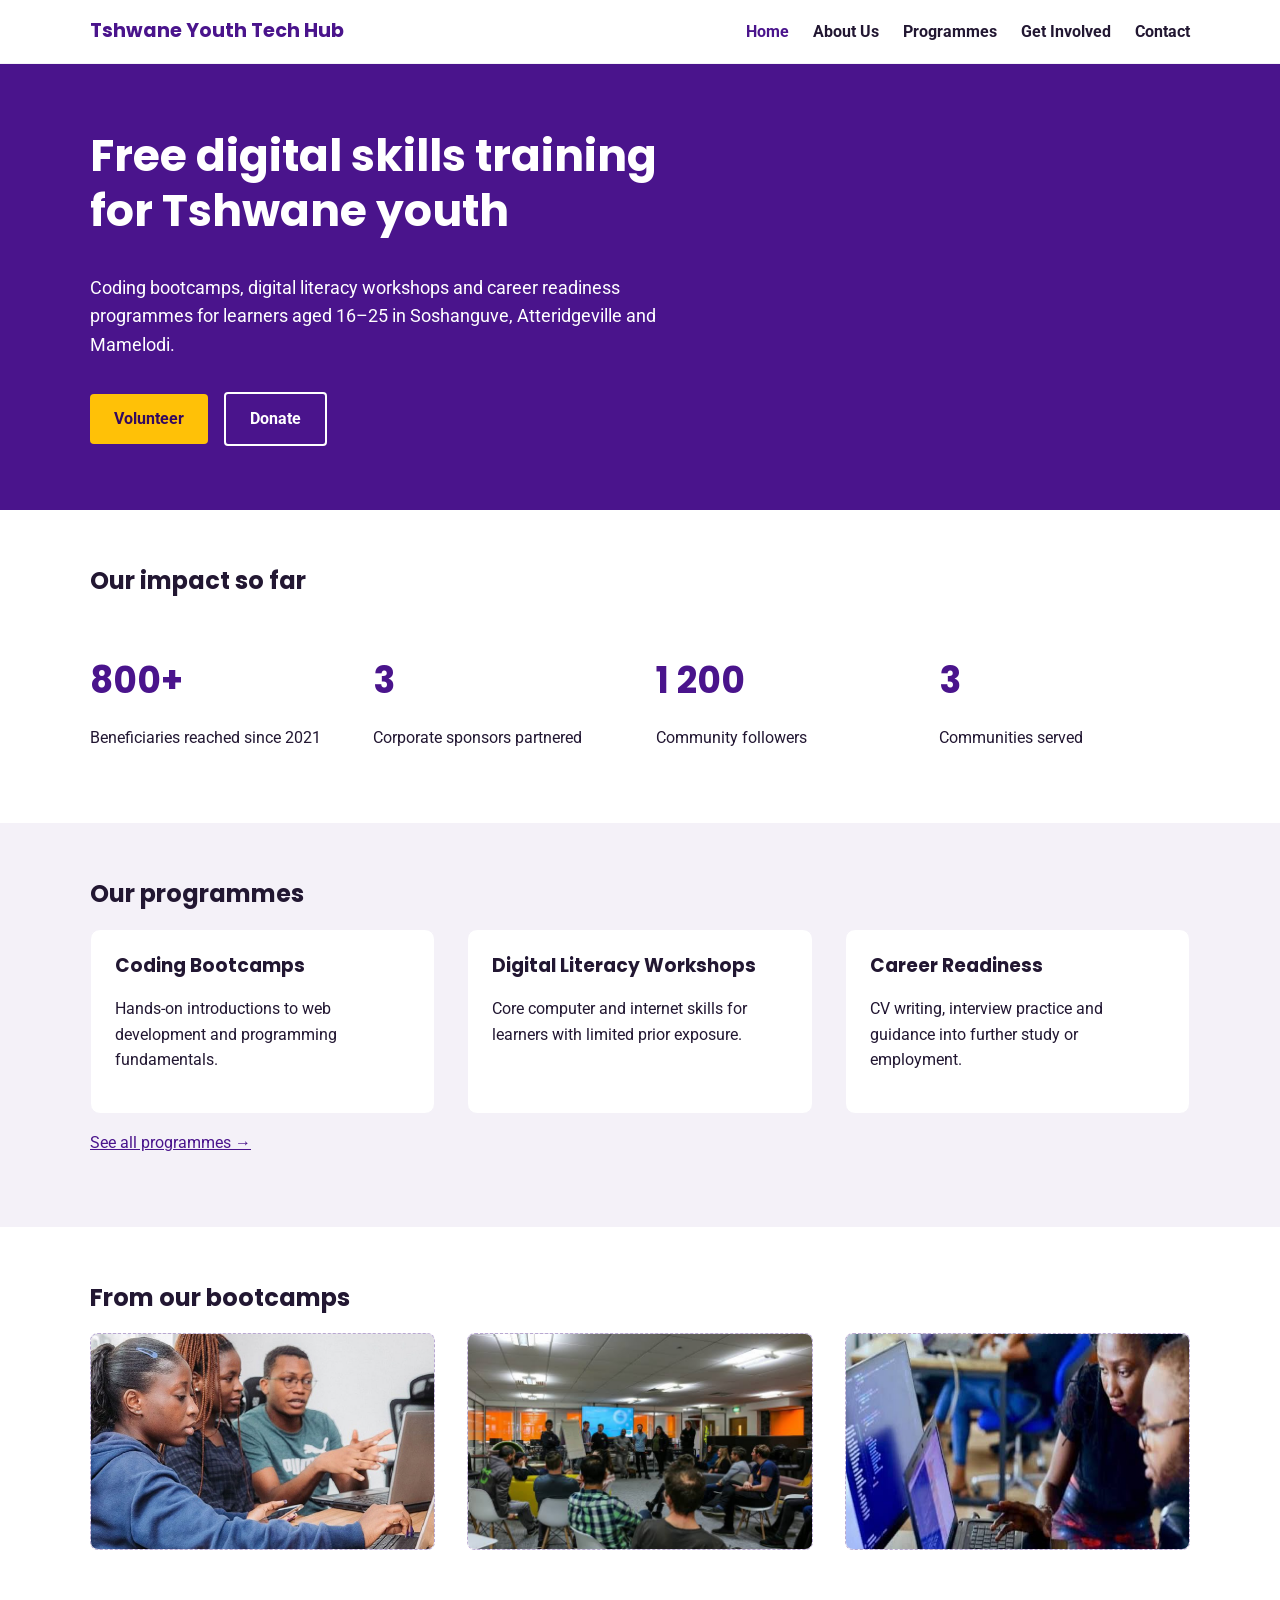
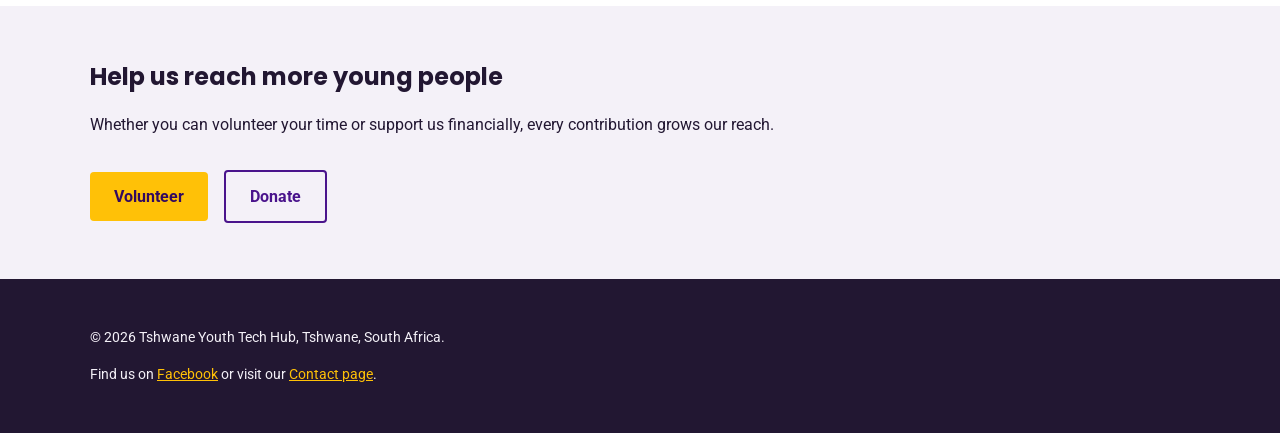
==== tshwane-youth-tech-hub/index.html @ c5796a88 "Adding both projects in this repo Adding both projects in this repo" ====
<!DOCTYPE html>
<html lang="en">
<head>
<meta charset="UTF-8">
<meta name="viewport" content="width=device-width, initial-scale=1.0">
<title>Tshwane Youth Tech Hub | Free Digital Skills for Tshwane Youth</title>
<meta name="description" content="Tshwane Youth Tech Hub runs free coding bootcamps and digital literacy workshops for youth aged 16-25 in Soshanguve, Atteridgeville and Mamelodi.">
<link rel="preconnect" href="https://fonts.googleapis.com">
<link name="stylesheet" rel="stylesheet" href="css/style.css">
<link href="https://fonts.googleapis.com/css2?family=Poppins:wght@700&family=Roboto:wght@400;500&display=swap" rel="stylesheet">
<link rel="stylesheet" href="css/style.css">
</head>
<body>

<header class="site-header">
  <div class="container">
    <a href="index.html" class="logo">Tshwane Youth Tech Hub</a>
    <nav class="main-nav" aria-label="Primary">
      <ul>
        <li><a href="index.html" aria-current="page">Home</a></li>
        <li><a href="about.html">About Us</a></li>
        <li><a href="services.html">Programmes</a></li>
        <li><a href="enquiry.html">Get Involved</a></li>
        <li><a href="contact.html">Contact</a></li>
      </ul>
    </nav>
  </div>
</header>

<main>
  <section class="hero">
    <div class="container">
      <h1>Free digital skills training for Tshwane youth</h1>
      <p>Coding bootcamps, digital literacy workshops and career readiness programmes for learners aged 16&ndash;25 in Soshanguve, Atteridgeville and Mamelodi.</p>
      <a href="enquiry.html" class="btn">Volunteer</a>
      <a href="enquiry.html" class="btn btn-outline">Donate</a>
    </div>
  </section>

  <section aria-labelledby="impact-heading">
    <div class="container">
      <h2 id="impact-heading">Our impact so far</h2>
      <div class="grid grid-4">
        <div>
          <p class="impact-number">800+</p>
          <p>Beneficiaries reached since 2021</p>
        </div>
        <div>
          <p class="impact-number">3</p>
          <p>Corporate sponsors partnered</p>
        </div>
        <div>
          <p class="impact-number">1 200</p>
          <p>Community followers</p>
        </div>
        <div>
          <p class="impact-number">3</p>
          <p>Communities served</p>
        </div>
      </div>
    </div>
  </section>

  <section class="alt" aria-labelledby="programmes-heading">
    <div class="container">
      <h2 id="programmes-heading">Our programmes</h2>
      <div class="grid grid-3">
        <div class="card">
          <h3>Coding Bootcamps</h3>
          <p>Hands-on introductions to web development and programming fundamentals.</p>
        </div>
        <div class="card">
          <h3>Digital Literacy Workshops</h3>
          <p>Core computer and internet skills for learners with limited prior exposure.</p>
        </div>
        <div class="card">
          <h3>Career Readiness</h3>
          <p>CV writing, interview practice and guidance into further study or employment.</p>
        </div>
      </div>
      <p><a href="services.html">See all programmes &rarr;</a></p>
    </div>
  </section>

  <section aria-labelledby="gallery-heading">
    <div class="container">
      <h2 id="gallery-heading">From our bootcamps</h2>
      <div class="grid grid-3">
        <img class="placeholder-img" role="img" aria-label="Bootcamp session photo placeholder" src="images/bootcam.jpeg" alt="Bootcamp session photo placeholder"/>
        <img class="placeholder-img" role="img" aria-label="Bootcamp session photo placeholder" src="images/bootcamp.jpeg" alt="Bootcamp session photo placeholder"/>
        <img class="placeholder-img" role="img" aria-label="Bootcamp session photo placeholder" style="height: 217px;" src="images/bootcamp 1.jpeg" alt="Bootcamp session photo placeholder"/>
      </div>
    </div>
  </section>

  <section class="alt" aria-labelledby="cta-heading">
    <div class="container">
      <h2 id="cta-heading">Help us reach more young people</h2>
      <p>Whether you can volunteer your time or support us financially, every contribution grows our reach.</p>
      <a href="enquiry.html" class="btn">Volunteer</a>
      <a href="enquiry.html" class="btn btn-outline" style="color:var(--purple);border-color:var(--purple);">Donate</a>
    </div>
  </section>
</main>

<footer class="site-footer">
  <div class="container">
    <p>&copy; 2026 Tshwane Youth Tech Hub, Tshwane, South Africa.</p>
    <p>Find us on <a href="#">Facebook</a> or visit our <a href="contact.html">Contact page</a>.</p>
  </div>
</footer>

</body>
</html>
---- tshwane-youth-tech-hub/css/style.css ----
/* Tshwane Youth Tech Hub — Part 1 base styles
   Full visual refinement scheduled for Part 2. This stylesheet
   only establishes structure, spacing and brand colour so the
   HTML skeleton is legible while it is being built out. */

:root {
  --purple: #4A148C;
  --purple-dark: #33095F;
  --amber: #FFC107;
  --white: #FFFFFF;
  --ink: #221732;
  --grey: #F4F1F8;
}

* { box-sizing: border-box; }

body {
  margin: 0;
  font-family: 'Roboto', Arial, sans-serif;
  color: var(--ink);
  background: var(--white);
  line-height: 1.6;
}

h1, h2, h3, h4 {
  font-family: 'Poppins', Arial, sans-serif;
  font-weight: 700;
  line-height: 1.25;
  margin-top: 0;
}

a { color: var(--purple); }

img { max-width: 100%; display: block; }

.container {
  width: min(1100px, 92%);
  margin-inline: auto;
}

/* Header / nav */
.site-header {
  background: var(--white);
  border-bottom: 1px solid var(--grey);
  position: sticky;
  top: 0;
  z-index: 10;
}

.site-header .container {
  display: flex;
  align-items: center;
  justify-content: space-between;
  padding-block: 1rem;
}

.logo {
  font-family: 'Poppins', Arial, sans-serif;
  font-weight: 700;
  font-size: 1.2rem;
  color: var(--purple);
  text-decoration: none;
}

.main-nav ul {
  list-style: none;
  display: flex;
  gap: 1.5rem;
  margin: 0;
  padding: 0;
}

.main-nav a {
  text-decoration: none;
  color: var(--ink);
  font-weight: 700;
}

.main-nav a[aria-current="page"],
.main-nav a:hover {
  color: var(--purple);
}

/* Hero */
.hero {
  background: var(--purple);
  color: var(--white);
  padding: 4rem 0;
}

.hero h1 {
  font-size: clamp(1.9rem, 4vw, 2.75rem);
  max-width: 22ch;
}

.hero p {
  max-width: 58ch;
  font-size: 1.1rem;
}

.btn {
  display: inline-block;
  background: var(--amber);
  color: var(--purple-dark);
  padding: 0.75rem 1.5rem;
  border-radius: 4px;
  text-decoration: none;
  font-weight: 700;
  margin-top: 1rem;
  margin-right: 0.75rem;
}

.btn:hover { filter: brightness(0.95); }

.btn-outline {
  background: transparent;
  border: 2px solid var(--white);
  color: var(--white);
}

/* Sections */
section {
  padding: 3.5rem 0;
}

section.alt {
  background: var(--grey);
}

.grid {
  display: grid;
  gap: 2rem;
}

.grid-3 { grid-template-columns: repeat(3, 1fr); }
.grid-2 { grid-template-columns: repeat(2, 1fr); }
.grid-4 { grid-template-columns: repeat(4, 1fr); }

.card {
  background: var(--white);
  border: 1px solid var(--grey);
  border-radius: 10px;
  padding: 1.5rem;
}

.impact-number {
  font-family: 'Poppins', Arial, sans-serif;
  font-weight: 700;
  font-size: 2.25rem;
  color: var(--purple);
  margin-bottom: 0.25rem;
}

.placeholder-img {
  background: repeating-linear-gradient(45deg, var(--grey), var(--grey) 10px, #e7e1f0 10px, #e7e1f0 20px);
  border: 1px dashed #b8a8d1;
  color: #6b5b8a;
  display: flex;
  align-items: center;
  justify-content: center;
  min-height: 200px;
  font-size: 0.9rem;
  border-radius: 8px;
}

/* Forms */
form {
  display: grid;
  gap: 1rem;
  max-width: 560px;
}

label {
  font-weight: 700;
  display: block;
  margin-bottom: 0.25rem;
}

input, select, textarea {
  width: 100%;
  padding: 0.65rem;
  border: 1px solid #ccc;
  border-radius: 4px;
  font-family: inherit;
  font-size: 1rem;
}

/* Footer */
.site-footer {
  background: var(--ink);
  color: var(--grey);
  padding: 2rem 0;
  font-size: 0.9rem;
}

.site-footer a { color: var(--amber); }

@media (max-width: 700px) {
  .site-header .container { flex-direction: column; gap: 0.75rem; }
  .main-nav ul { gap: 1rem; flex-wrap: wrap; justify-content: center; }
  .grid-3, .grid-2, .grid-4 { grid-template-columns: 1fr; }
}
---- tshwane-youth-tech-hub/css/style.css ----
/* Tshwane Youth Tech Hub — Part 1 base styles
   Full visual refinement scheduled for Part 2. This stylesheet
   only establishes structure, spacing and brand colour so the
   HTML skeleton is legible while it is being built out. */

:root {
  --purple: #4A148C;
  --purple-dark: #33095F;
  --amber: #FFC107;
  --white: #FFFFFF;
  --ink: #221732;
  --grey: #F4F1F8;
}

* { box-sizing: border-box; }

body {
  margin: 0;
  font-family: 'Roboto', Arial, sans-serif;
  color: var(--ink);
  background: var(--white);
  line-height: 1.6;
}

h1, h2, h3, h4 {
  font-family: 'Poppins', Arial, sans-serif;
  font-weight: 700;
  line-height: 1.25;
  margin-top: 0;
}

a { color: var(--purple); }

img { max-width: 100%; display: block; }

.container {
  width: min(1100px, 92%);
  margin-inline: auto;
}

/* Header / nav */
.site-header {
  background: var(--white);
  border-bottom: 1px solid var(--grey);
  position: sticky;
  top: 0;
  z-index: 10;
}

.site-header .container {
  display: flex;
  align-items: center;
  justify-content: space-between;
  padding-block: 1rem;
}

.logo {
  font-family: 'Poppins', Arial, sans-serif;
  font-weight: 700;
  font-size: 1.2rem;
  color: var(--purple);
  text-decoration: none;
}

.main-nav ul {
  list-style: none;
  display: flex;
  gap: 1.5rem;
  margin: 0;
  padding: 0;
}

.main-nav a {
  text-decoration: none;
  color: var(--ink);
  font-weight: 700;
}

.main-nav a[aria-current="page"],
.main-nav a:hover {
  color: var(--purple);
}

/* Hero */
.hero {
  background: var(--purple);
  color: var(--white);
  padding: 4rem 0;
}

.hero h1 {
  font-size: clamp(1.9rem, 4vw, 2.75rem);
  max-width: 22ch;
}

.hero p {
  max-width: 58ch;
  font-size: 1.1rem;
}

.btn {
  display: inline-block;
  background: var(--amber);
  color: var(--purple-dark);
  padding: 0.75rem 1.5rem;
  border-radius: 4px;
  text-decoration: none;
  font-weight: 700;
  margin-top: 1rem;
  margin-right: 0.75rem;
}

.btn:hover { filter: brightness(0.95); }

.btn-outline {
  background: transparent;
  border: 2px solid var(--white);
  color: var(--white);
}

/* Sections */
section {
  padding: 3.5rem 0;
}

section.alt {
  background: var(--grey);
}

.grid {
  display: grid;
  gap: 2rem;
}

.grid-3 { grid-template-columns: repeat(3, 1fr); }
.grid-2 { grid-template-columns: repeat(2, 1fr); }
.grid-4 { grid-template-columns: repeat(4, 1fr); }

.card {
  background: var(--white);
  border: 1px solid var(--grey);
  border-radius: 10px;
  padding: 1.5rem;
}

.impact-number {
  font-family: 'Poppins', Arial, sans-serif;
  font-weight: 700;
  font-size: 2.25rem;
  color: var(--purple);
  margin-bottom: 0.25rem;
}

.placeholder-img {
  background: repeating-linear-gradient(45deg, var(--grey), var(--grey) 10px, #e7e1f0 10px, #e7e1f0 20px);
  border: 1px dashed #b8a8d1;
  color: #6b5b8a;
  display: flex;
  align-items: center;
  justify-content: center;
  min-height: 200px;
  font-size: 0.9rem;
  border-radius: 8px;
}

/* Forms */
form {
  display: grid;
  gap: 1rem;
  max-width: 560px;
}

label {
  font-weight: 700;
  display: block;
  margin-bottom: 0.25rem;
}

input, select, textarea {
  width: 100%;
  padding: 0.65rem;
  border: 1px solid #ccc;
  border-radius: 4px;
  font-family: inherit;
  font-size: 1rem;
}

/* Footer */
.site-footer {
  background: var(--ink);
  color: var(--grey);
  padding: 2rem 0;
  font-size: 0.9rem;
}

.site-footer a { color: var(--amber); }

@media (max-width: 700px) {
  .site-header .container { flex-direction: column; gap: 0.75rem; }
  .main-nav ul { gap: 1rem; flex-wrap: wrap; justify-content: center; }
  .grid-3, .grid-2, .grid-4 { grid-template-columns: 1fr; }
}
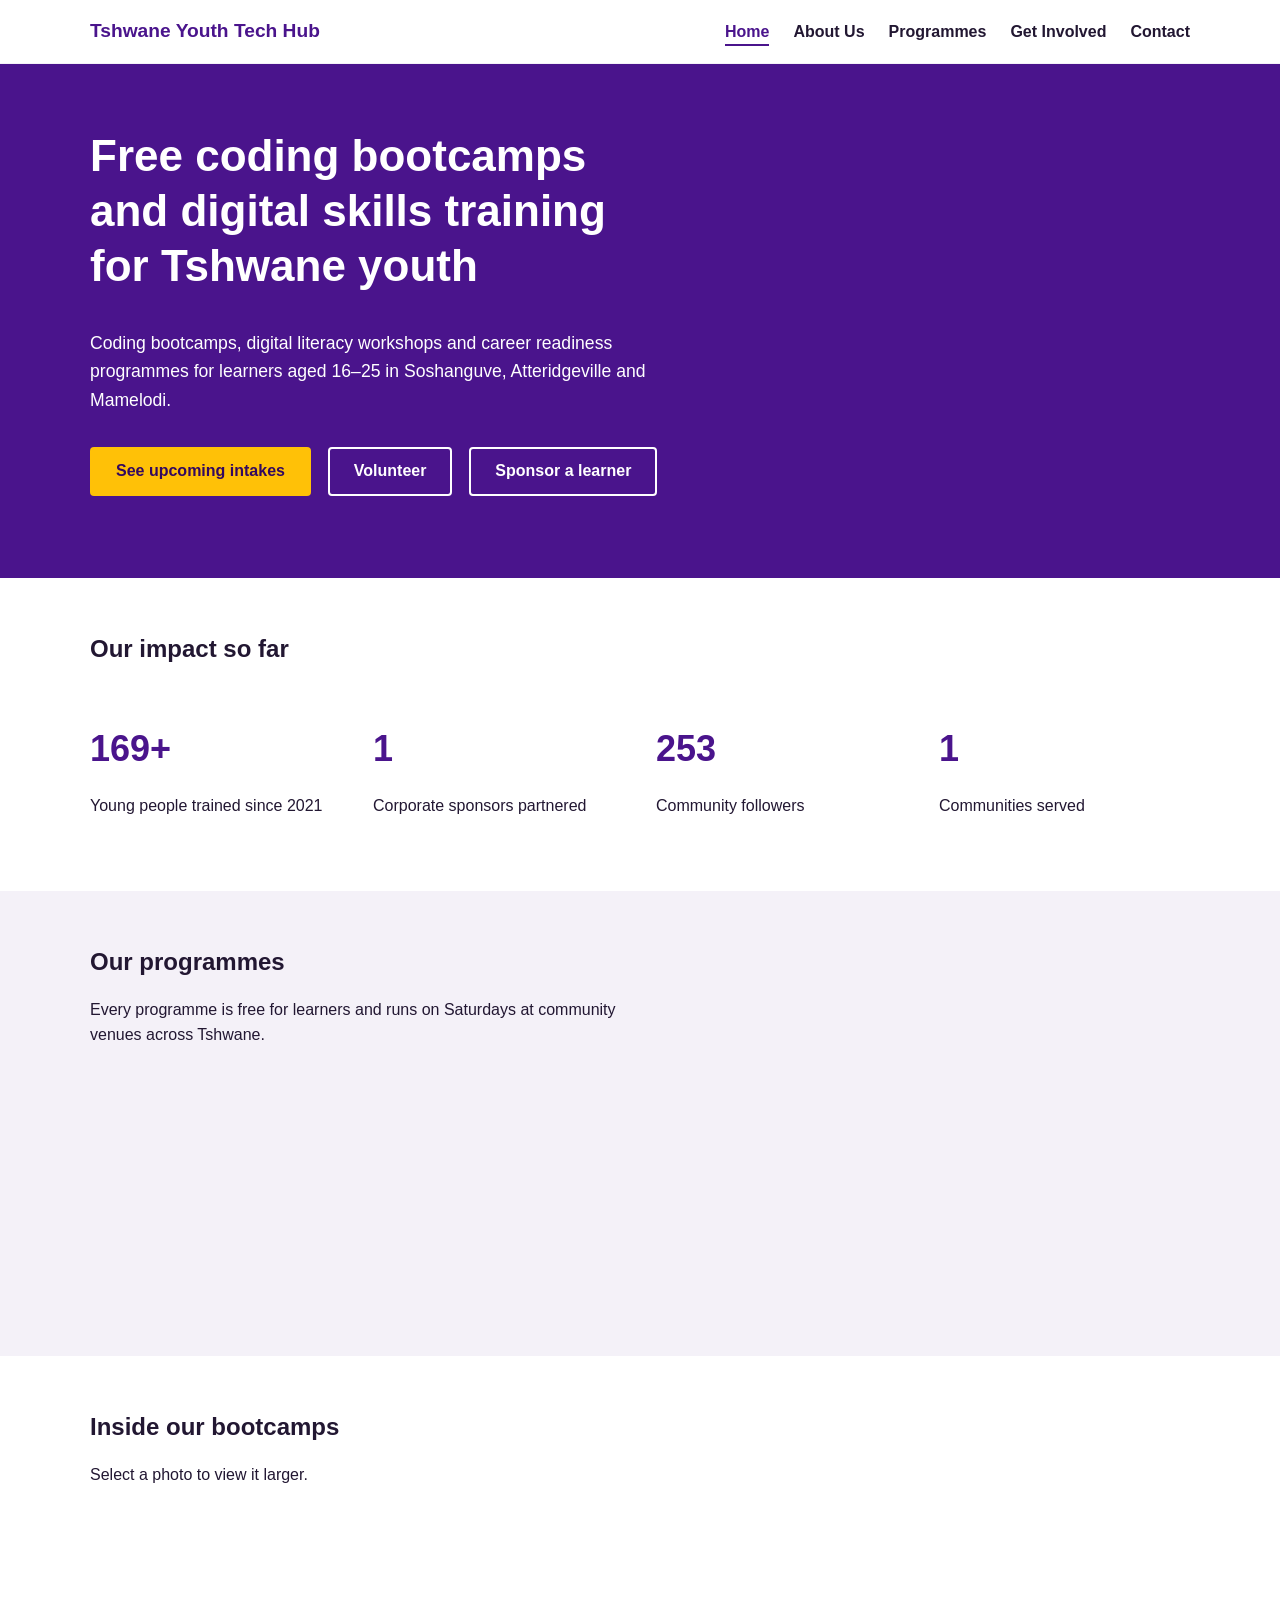
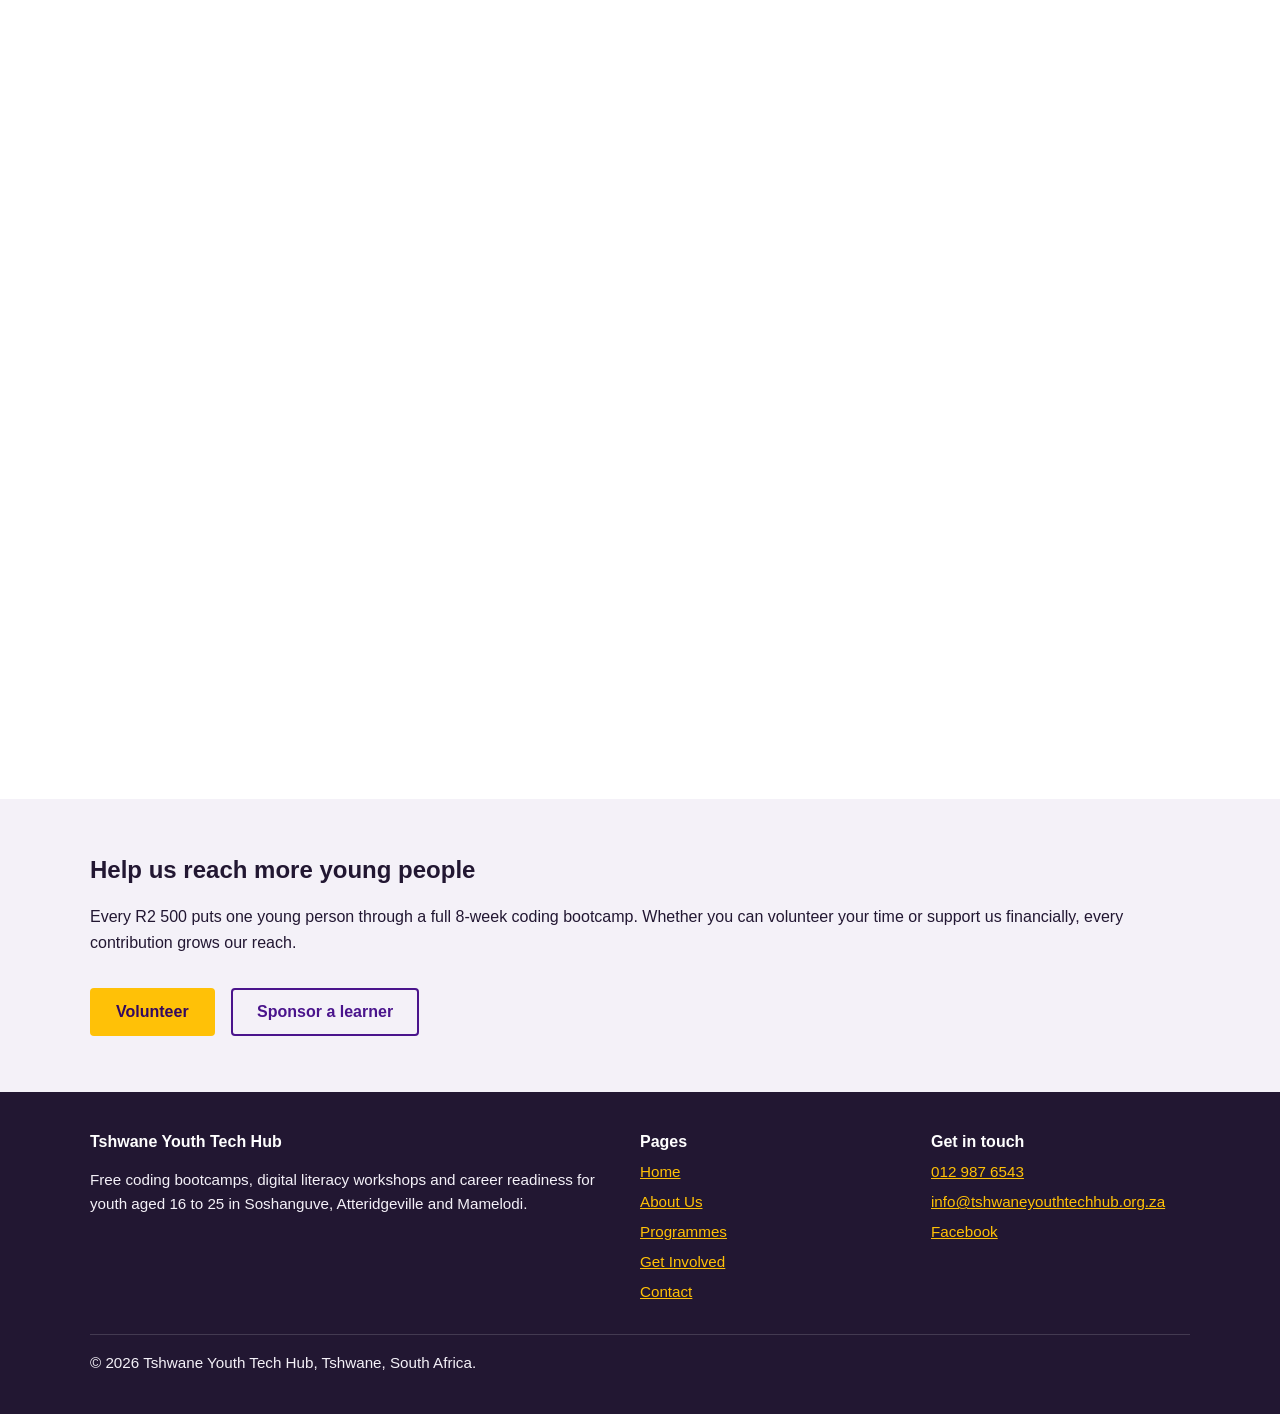
==== commit 139f3b62: "Updating part 1 to part 3" ====
--- a/tshwane-youth-tech-hub/index.html
+++ b/tshwane-youth-tech-hub/index.html
@@ -1,21 +1,71 @@
 <!DOCTYPE html>
-<html lang="en">
+<html lang="en-ZA">
 <head>
 <meta charset="UTF-8">
 <meta name="viewport" content="width=device-width, initial-scale=1.0">
-<title>Tshwane Youth Tech Hub | Free Digital Skills for Tshwane Youth</title>
-<meta name="description" content="Tshwane Youth Tech Hub runs free coding bootcamps and digital literacy workshops for youth aged 16-25 in Soshanguve, Atteridgeville and Mamelodi.">
+<meta http-equiv="Content-Security-Policy" content="default-src 'self'; script-src 'self' https://unpkg.com; style-src 'self' https://fonts.googleapis.com https://unpkg.com; font-src 'self' https://fonts.gstatic.com; img-src 'self' data: https://tile.openstreetmap.org https://unpkg.com; connect-src 'self'; form-action 'self' mailto:; base-uri 'self'; object-src 'none'">
+<meta name="referrer" content="strict-origin-when-cross-origin">
+<title>Free Coding Bootcamps for Tshwane Youth | Tshwane Youth Tech Hub</title>
+<meta name="description" content="Free coding bootcamps, digital literacy workshops and career readiness for youth aged 16 to 25 in Soshanguve, Atteridgeville and Mamelodi, Tshwane.">
+<meta name="keywords" content="free coding bootcamp Tshwane, digital skills training Soshanguve, learn to code Atteridgeville, youth tech programmes Pretoria, digital literacy Mamelodi, volunteer coding tutor Pretoria">
+<meta name="robots" content="index, follow">
+<link rel="canonical" href="https://tshwane-youth-tech-hub.netlify.app/">
+<meta property="og:type" content="website">
+<meta property="og:site_name" content="Tshwane Youth Tech Hub">
+<meta property="og:title" content="Free Coding Bootcamps for Tshwane Youth | Tshwane Youth Tech Hub">
+<meta property="og:description" content="Free coding bootcamps, digital literacy workshops and career readiness for youth aged 16 to 25 in Soshanguve, Atteridgeville and Mamelodi, Tshwane.">
+<meta property="og:url" content="https://tshwane-youth-tech-hub.netlify.app/">
+<meta property="og:image" content="https://tshwane-youth-tech-hub.netlify.app/images/youth-learners-collaborating-on-laptops.jpg">
+<meta property="og:locale" content="en_ZA">
+<meta name="twitter:card" content="summary_large_image">
+<meta name="theme-color" content="#4A148C">
+<link rel="icon" href="images/favicon.svg" type="image/svg+xml">
 <link rel="preconnect" href="https://fonts.googleapis.com">
-<link name="stylesheet" rel="stylesheet" href="css/style.css">
-<link href="https://fonts.googleapis.com/css2?family=Poppins:wght@700&family=Roboto:wght@400;500&display=swap" rel="stylesheet">
+<link rel="preconnect" href="https://fonts.gstatic.com" crossorigin>
+<link rel="stylesheet" href="https://fonts.googleapis.com/css2?family=Poppins:wght@700&family=Roboto:wght@400;500;700&display=swap">
 <link rel="stylesheet" href="css/style.css">
-</head>
-<body>
+<script src="js/main.js" defer></script>
+<script type="application/ld+json">
+{
+  "@context": "https://schema.org",
+  "@type": "NGO",
+  "name": "Tshwane Youth Tech Hub",
+  "url": "https://tshwane-youth-tech-hub.netlify.app/",
+  "logo": "https://tshwane-youth-tech-hub.netlify.app/images/favicon.svg",
+  "image": "https://tshwane-youth-tech-hub.netlify.app/images/youth-learners-collaborating-on-laptops.jpg",
+  "description": "Free coding bootcamps, digital literacy workshops and career readiness programmes for youth aged 16 to 25 in Tshwane.",
+  "foundingDate": "2021",
+  "email": "info@tshwaneyouthtechhub.org.za",
+  "telephone": "+27-12-987-6543",
+  "address": {
+    "@type": "PostalAddress",
+    "addressLocality": "Tshwane",
+    "addressRegion": "Gauteng",
+    "addressCountry": "ZA"
+  },
+  "areaServed": [
+    "Soshanguve",
+    "Atteridgeville",
+    "Mamelodi",
+    "Tshwane"
+  ],
+  "sameAs": [
+    "https://www.facebook.com/TshwaneYouthTechHub"
+  ]
+}
+</script>
+</head><body>
+<a class="skip-link" href="#main">Skip to main content</a>
 
 <header class="site-header">
   <div class="container">
     <a href="index.html" class="logo">Tshwane Youth Tech Hub</a>
-    <nav class="main-nav" aria-label="Primary">
+    <button class="nav-toggle" type="button" aria-expanded="false" aria-controls="primary-nav" aria-label="Open menu">
+      <span class="nav-toggle-bar"></span>
+      <span class="nav-toggle-bar"></span>
+      <span class="nav-toggle-bar"></span>
+    </button>
+    <nav class="main-nav" id="primary-nav" aria-label="Primary">
       <ul>
         <li><a href="index.html" aria-current="page">Home</a></li>
         <li><a href="about.html">About Us</a></li>
@@ -27,13 +77,16 @@
   </div>
 </header>
 
-<main>
+<main id="main">
   <section class="hero">
     <div class="container">
-      <h1>Free digital skills training for Tshwane youth</h1>
+      <h1>Free coding bootcamps and digital skills training for Tshwane youth</h1>
       <p>Coding bootcamps, digital literacy workshops and career readiness programmes for learners aged 16&ndash;25 in Soshanguve, Atteridgeville and Mamelodi.</p>
-      <a href="enquiry.html" class="btn">Volunteer</a>
-      <a href="enquiry.html" class="btn btn-outline">Donate</a>
+      <p>
+        <a href="services.html" class="btn">See upcoming intakes</a>
+        <a href="enquiry.html?role=volunteer" class="btn btn-outline">Volunteer</a>
+        <a href="enquiry.html?role=sponsor" class="btn btn-outline">Sponsor a learner</a>
+      </p>
     </div>
   </section>
 
@@ -41,20 +94,20 @@
     <div class="container">
       <h2 id="impact-heading">Our impact so far</h2>
       <div class="grid grid-4">
-        <div>
-          <p class="impact-number">800+</p>
-          <p>Beneficiaries reached since 2021</p>
-        </div>
-        <div>
-          <p class="impact-number">3</p>
+        <div class="reveal">
+          <p class="impact-number" data-count="800" data-suffix="+">800+</p>
+          <p>Young people trained since 2021</p>
+        </div>
+        <div class="reveal">
+          <p class="impact-number" data-count="3">3</p>
           <p>Corporate sponsors partnered</p>
         </div>
-        <div>
-          <p class="impact-number">1 200</p>
+        <div class="reveal">
+          <p class="impact-number" data-count="1200">1&nbsp;200</p>
           <p>Community followers</p>
         </div>
-        <div>
-          <p class="impact-number">3</p>
+        <div class="reveal">
+          <p class="impact-number" data-count="3">3</p>
           <p>Communities served</p>
         </div>
       </div>
@@ -64,49 +117,105 @@
   <section class="alt" aria-labelledby="programmes-heading">
     <div class="container">
       <h2 id="programmes-heading">Our programmes</h2>
+      <p class="section-intro">Every programme is free for learners and runs on Saturdays at community venues across Tshwane.</p>
       <div class="grid grid-3">
-        <div class="card">
-          <h3>Coding Bootcamps</h3>
-          <p>Hands-on introductions to web development and programming fundamentals.</p>
-        </div>
-        <div class="card">
-          <h3>Digital Literacy Workshops</h3>
-          <p>Core computer and internet skills for learners with limited prior exposure.</p>
-        </div>
-        <div class="card">
-          <h3>Career Readiness</h3>
-          <p>CV writing, interview practice and guidance into further study or employment.</p>
-        </div>
-      </div>
-      <p><a href="services.html">See all programmes &rarr;</a></p>
+        <article class="card card-hover reveal">
+          <h3>Coding bootcamps</h3>
+          <p>Hands-on introductions to web development and Python programming, from your first line of code to a published project.</p>
+          <a href="services.html?type=Coding%20bootcamp">See bootcamp dates</a>
+        </article>
+        <article class="card card-hover reveal">
+          <h3>Digital literacy workshops</h3>
+          <p>Core computer and internet skills for learners with limited prior exposure, in two-day weekend workshops.</p>
+          <a href="services.html?type=Digital%20literacy">See workshop dates</a>
+        </article>
+        <article class="card card-hover reveal">
+          <h3>Career readiness</h3>
+          <p>CV writing, interview practice and guidance on bursaries, learnerships and entry-level tech roles.</p>
+          <a href="services.html?type=Career%20readiness">See career days</a>
+        </article>
+      </div>
     </div>
   </section>
 
   <section aria-labelledby="gallery-heading">
     <div class="container">
-      <h2 id="gallery-heading">From our bootcamps</h2>
-      <div class="grid grid-3">
-        <img class="placeholder-img" role="img" aria-label="Bootcamp session photo placeholder" src="images/bootcam.jpeg" alt="Bootcamp session photo placeholder"/>
-        <img class="placeholder-img" role="img" aria-label="Bootcamp session photo placeholder" src="images/bootcamp.jpeg" alt="Bootcamp session photo placeholder"/>
-        <img class="placeholder-img" role="img" aria-label="Bootcamp session photo placeholder" style="height: 217px;" src="images/bootcamp 1.jpeg" alt="Bootcamp session photo placeholder"/>
-      </div>
+      <h2 id="gallery-heading">Inside our bootcamps</h2>
+      <p class="section-intro">Select a photo to view it larger.</p>
+      <ul class="gallery grid grid-2">
+        <li class="reveal">
+          <figure>
+            <a href="images/youth-learners-collaborating-on-laptops.jpg" data-lightbox data-caption="Learners solving a coding challenge together">
+              <img class="photo" src="images/youth-learners-collaborating-on-laptops.jpg" alt="Three young learners working together on laptops during a coding bootcamp" width="1200" height="750" loading="lazy" decoding="async">
+            </a>
+            <figcaption>Learners solving a coding challenge together</figcaption>
+          </figure>
+        </li>
+        <li class="reveal">
+          <figure>
+            <a href="images/coding-bootcamp-group-session.jpg" data-lightbox data-caption="A Saturday bootcamp group session">
+              <img class="photo" src="images/coding-bootcamp-group-session.jpg" alt="A volunteer instructor presenting to a full room of bootcamp learners" width="700" height="438" loading="lazy" decoding="async">
+            </a>
+            <figcaption>A Saturday bootcamp group session</figcaption>
+          </figure>
+        </li>
+        <li class="reveal">
+          <figure>
+            <a href="images/learner-writing-code-with-mentor.jpg" data-lightbox data-caption="One-on-one support from a volunteer mentor">
+              <img class="photo" src="images/learner-writing-code-with-mentor.jpg" alt="A learner writing code on a laptop while a mentor looks on" width="588" height="288" loading="lazy" decoding="async">
+            </a>
+            <figcaption>One-on-one support from a volunteer mentor</figcaption>
+          </figure>
+        </li>
+        <li class="reveal">
+          <figure>
+            <a href="images/learners-coding-in-computer-lab.jpg" data-lightbox data-caption="Practice time in the computer lab">
+              <img class="photo" src="images/learners-coding-in-computer-lab.jpg" alt="Learners coding at desktop computers in a computer lab" width="588" height="417" loading="lazy" decoding="async">
+            </a>
+            <figcaption>Practice time in the computer lab</figcaption>
+          </figure>
+        </li>
+      </ul>
     </div>
   </section>
 
   <section class="alt" aria-labelledby="cta-heading">
     <div class="container">
       <h2 id="cta-heading">Help us reach more young people</h2>
-      <p>Whether you can volunteer your time or support us financially, every contribution grows our reach.</p>
-      <a href="enquiry.html" class="btn">Volunteer</a>
-      <a href="enquiry.html" class="btn btn-outline" style="color:var(--purple);border-color:var(--purple);">Donate</a>
+      <p>Every R2&nbsp;500 puts one young person through a full 8-week coding bootcamp. Whether you can volunteer your time or support us financially, every contribution grows our reach.</p>
+      <a href="enquiry.html?role=volunteer" class="btn">Volunteer</a>
+      <a href="enquiry.html?role=sponsor" class="btn btn-outline-dark">Sponsor a learner</a>
     </div>
   </section>
 </main>
 
 <footer class="site-footer">
   <div class="container">
-    <p>&copy; 2026 Tshwane Youth Tech Hub, Tshwane, South Africa.</p>
-    <p>Find us on <a href="#">Facebook</a> or visit our <a href="contact.html">Contact page</a>.</p>
+    <div class="footer-grid">
+      <div>
+        <h2>Tshwane Youth Tech Hub</h2>
+        <p>Free coding bootcamps, digital literacy workshops and career readiness for youth aged 16 to 25 in Soshanguve, Atteridgeville and Mamelodi.</p>
+      </div>
+      <nav aria-label="Footer">
+        <h2>Pages</h2>
+        <ul>
+          <li><a href="index.html">Home</a></li>
+          <li><a href="about.html">About Us</a></li>
+          <li><a href="services.html">Programmes</a></li>
+          <li><a href="enquiry.html">Get Involved</a></li>
+          <li><a href="contact.html">Contact</a></li>
+        </ul>
+      </nav>
+      <div>
+        <h2>Get in touch</h2>
+        <ul>
+          <li><a href="tel:+27129876543">012&nbsp;987&nbsp;6543</a></li>
+          <li><a href="mailto:info@tshwaneyouthtechhub.org.za">info@tshwaneyouthtechhub.org.za</a></li>
+          <li><a href="https://www.facebook.com/TshwaneYouthTechHub" target="_blank" rel="noopener noreferrer">Facebook</a></li>
+        </ul>
+      </div>
+    </div>
+    <p class="footer-bottom">&copy; <span data-year>2026</span> Tshwane Youth Tech Hub, Tshwane, South Africa.</p>
   </div>
 </footer>
 
--- a/tshwane-youth-tech-hub/css/style.css
+++ b/tshwane-youth-tech-hub/css/style.css
@@ -1,29 +1,45 @@
-/* Tshwane Youth Tech Hub — Part 1 base styles
-   Full visual refinement scheduled for Part 2. This stylesheet
-   only establishes structure, spacing and brand colour so the
-   HTML skeleton is legible while it is being built out. */
+/* Tshwane Youth Tech Hub — main stylesheet
+   Part 1 established structure and brand colours, Part 2 refined
+   the layout, and Part 3 adds the interactive components further down. */
 
 :root {
+  /* Brand colours */
   --purple: #4A148C;
   --purple-dark: #33095F;
   --amber: #FFC107;
   --white: #FFFFFF;
   --ink: #221732;
   --grey: #F4F1F8;
+
+  /* Theme variables used by the shared components */
+  --brand: var(--purple);
+  --brand-dark: var(--purple-dark);
+  --brand-soft: #EDE4F7;
+  --surface: var(--grey);
+  --line: #E2DAEC;
+  --muted: #5E5470;
+  --focus: #FFB300;
+  --error: #B3261E;
+  --success: #1E7B34;
+  --radius: 10px;
+  --font-head: 'Poppins', Arial, sans-serif;
+  --font-body: 'Roboto', Arial, sans-serif;
 }
 
 * { box-sizing: border-box; }
+
+html { scroll-behavior: smooth; }
 
 body {
   margin: 0;
-  font-family: 'Roboto', Arial, sans-serif;
+  font-family: var(--font-body);
   color: var(--ink);
   background: var(--white);
   line-height: 1.6;
 }
 
 h1, h2, h3, h4 {
-  font-family: 'Poppins', Arial, sans-serif;
+  font-family: var(--font-head);
   font-weight: 700;
   line-height: 1.25;
   margin-top: 0;
@@ -31,7 +47,7 @@
 
 a { color: var(--purple); }
 
-img { max-width: 100%; display: block; }
+img { max-width: 100%; height: auto; display: block; }
 
 .container {
   width: min(1100px, 92%);
@@ -51,11 +67,12 @@
   display: flex;
   align-items: center;
   justify-content: space-between;
+  gap: 1rem;
   padding-block: 1rem;
 }
 
 .logo {
-  font-family: 'Poppins', Arial, sans-serif;
+  font-family: var(--font-head);
   font-weight: 700;
   font-size: 1.2rem;
   color: var(--purple);
@@ -98,11 +115,14 @@
   font-size: 1.1rem;
 }
 
+.hero a:not(.btn) { color: var(--amber); }
+
 .btn {
   display: inline-block;
   background: var(--amber);
   color: var(--purple-dark);
   padding: 0.75rem 1.5rem;
+  border: 2px solid transparent;
   border-radius: 4px;
   text-decoration: none;
   font-weight: 700;
@@ -118,6 +138,13 @@
   color: var(--white);
 }
 
+/* Outline button used on light backgrounds (replaces a Part 2 inline style) */
+.btn-outline-dark {
+  background: transparent;
+  border: 2px solid var(--purple);
+  color: var(--purple);
+}
+
 /* Sections */
 section {
   padding: 3.5rem 0;
@@ -127,6 +154,8 @@
   background: var(--grey);
 }
 
+.section-intro { max-width: 65ch; }
+
 .grid {
   display: grid;
   gap: 2rem;
@@ -138,36 +167,24 @@
 
 .card {
   background: var(--white);
-  border: 1px solid var(--grey);
+  border: 1px solid var(--line);
   border-radius: 10px;
   padding: 1.5rem;
 }
 
 .impact-number {
-  font-family: 'Poppins', Arial, sans-serif;
+  font-family: var(--font-head);
   font-weight: 700;
   font-size: 2.25rem;
   color: var(--purple);
   margin-bottom: 0.25rem;
-}
-
-.placeholder-img {
-  background: repeating-linear-gradient(45deg, var(--grey), var(--grey) 10px, #e7e1f0 10px, #e7e1f0 20px);
-  border: 1px dashed #b8a8d1;
-  color: #6b5b8a;
-  display: flex;
-  align-items: center;
-  justify-content: center;
-  min-height: 200px;
-  font-size: 0.9rem;
-  border-radius: 8px;
 }
 
 /* Forms */
 form {
   display: grid;
   gap: 1rem;
-  max-width: 560px;
+  max-width: 640px;
 }
 
 label {
@@ -179,24 +196,568 @@
 input, select, textarea {
   width: 100%;
   padding: 0.65rem;
-  border: 1px solid #ccc;
+  border: 1px solid #8E84A0;
   border-radius: 4px;
   font-family: inherit;
   font-size: 1rem;
+  background: var(--white);
+  color: var(--ink);
 }
 
 /* Footer */
 .site-footer {
   background: var(--ink);
   color: var(--grey);
-  padding: 2rem 0;
+  padding: 2.5rem 0 1.5rem;
+  font-size: 0.95rem;
+}
+
+.site-footer a { color: var(--amber); }
+
+@media (max-width: 900px) {
+  .grid-4 { grid-template-columns: repeat(2, 1fr); }
+}
+
+@media (max-width: 700px) {
+  .grid-3, .grid-2, .grid-4 { grid-template-columns: 1fr; }
+}
+
+/* =========================================================
+   Part 3 components (shared structure, themed by the
+   variables at the top of this file)
+   ========================================================= */
+
+/* ---------- Accessibility helpers ---------- */
+/* Anything with the hidden attribute stays hidden, even if a class sets display */
+[hidden] { display: none !important; }
+
+.skip-link {
+  position: absolute;
+  left: 1rem;
+  top: -3rem;
+  background: var(--brand-dark);
+  color: var(--white);
+  padding: 0.6rem 1rem;
+  border-radius: var(--radius);
+  z-index: 100;
+  transition: top 0.2s ease;
+}
+.skip-link:focus { top: 1rem; }
+
+.visually-hidden {
+  position: absolute !important;
+  width: 1px; height: 1px;
+  overflow: hidden;
+  clip: rect(0 0 0 0);
+  white-space: nowrap;
+}
+
+:focus-visible {
+  outline: 3px solid var(--focus);
+  outline-offset: 2px;
+}
+
+/* ---------- Mobile navigation ---------- */
+.nav-toggle {
+  display: none;
+  background: none;
+  border: 2px solid var(--brand-dark);
+  border-radius: var(--radius);
+  padding: 0.45rem 0.6rem;
+  cursor: pointer;
+}
+.nav-toggle-bar {
+  display: block;
+  width: 22px; height: 2px;
+  background: var(--brand-dark);
+  margin: 4px 0;
+  transition: transform 0.25s ease, opacity 0.25s ease;
+}
+.nav-toggle[aria-expanded="true"] .nav-toggle-bar:nth-child(1) { transform: translateY(6px) rotate(45deg); }
+.nav-toggle[aria-expanded="true"] .nav-toggle-bar:nth-child(2) { opacity: 0; }
+.nav-toggle[aria-expanded="true"] .nav-toggle-bar:nth-child(3) { transform: translateY(-6px) rotate(-45deg); }
+
+.main-nav a {
+  position: relative;
+  padding-block: 0.25rem;
+}
+.main-nav a::after {
+  content: '';
+  position: absolute;
+  left: 0; right: 0; bottom: -2px;
+  height: 2px;
+  background: var(--brand);
+  transform: scaleX(0);
+  transform-origin: left;
+  transition: transform 0.25s ease;
+}
+.main-nav a:hover::after,
+.main-nav a[aria-current="page"]::after { transform: scaleX(1); }
+
+/* ---------- Buttons ---------- */
+.btn {
+  cursor: pointer;
+  font-family: inherit;
+  font-size: 1rem;
+  line-height: 1.3;
+  transition: transform 0.15s ease, box-shadow 0.2s ease, background-color 0.2s ease, color 0.2s ease;
+}
+.btn:hover { transform: translateY(-2px); box-shadow: 0 6px 16px rgba(0, 0, 0, 0.12); }
+.btn:active { transform: translateY(0); }
+.btn-secondary {
+  background: transparent;
+  color: var(--brand-dark);
+  border-color: var(--brand-dark);
+}
+.btn-secondary:hover { background: var(--brand-soft); }
+.btn-small { padding: 0.45rem 0.9rem; font-size: 0.9rem; margin-top: 0.5rem; }
+
+/* ---------- Hero entrance animation ---------- */
+.hero .container > * { animation: rise 0.7s ease both; }
+.hero .container > *:nth-child(2) { animation-delay: 0.1s; }
+.hero .container > *:nth-child(n+3) { animation-delay: 0.2s; }
+
+@keyframes rise {
+  from { opacity: 0; transform: translateY(18px); }
+  to { opacity: 1; transform: none; }
+}
+
+/* ---------- Reveal on scroll (only when JavaScript is running) ---------- */
+.js .reveal {
+  opacity: 0;
+  transform: translateY(24px);
+  transition: opacity 0.6s ease, transform 0.6s ease;
+}
+.js .reveal.is-visible { opacity: 1; transform: none; }
+
+/* ---------- Cards ---------- */
+.card {
+  transition: transform 0.2s ease, box-shadow 0.2s ease;
+}
+.card-hover:hover {
+  transform: translateY(-4px);
+  box-shadow: 0 10px 24px rgba(0, 0, 0, 0.08);
+}
+.card .photo { margin-bottom: 1rem; }
+
+.photo {
+  width: 100%;
+  height: auto;
+  aspect-ratio: 4 / 3;
+  object-fit: cover;
+  border-radius: var(--radius);
+  background: var(--surface);
+}
+.photo-portrait { aspect-ratio: 1 / 1; object-position: top; }
+
+/* ---------- Gallery and lightbox ---------- */
+.gallery { list-style: none; padding: 0; margin: 0; }
+.gallery a {
+  display: block;
+  position: relative;
+  overflow: hidden;
+  border-radius: var(--radius);
+}
+.gallery img { transition: transform 0.4s ease; }
+.gallery a:hover img,
+.gallery a:focus-visible img { transform: scale(1.05); }
+.gallery a::after {
+  content: 'View larger';
+  position: absolute;
+  left: 0.75rem; bottom: 0.75rem;
+  background: rgba(0, 0, 0, 0.65);
+  color: #fff;
+  font-size: 0.8rem;
+  padding: 0.25rem 0.6rem;
+  border-radius: 999px;
+  opacity: 0;
+  transition: opacity 0.2s ease;
+}
+.gallery a:hover::after,
+.gallery a:focus-visible::after { opacity: 1; }
+.gallery figcaption { font-size: 0.9rem; margin-top: 0.5rem; color: var(--muted); }
+
+.lightbox {
+  border: 0;
+  padding: 0;
+  background: transparent;
+  max-width: 100vw;
+  max-height: 100vh;
+  width: 100vw;
+  height: 100vh;
+}
+.lightbox[open] { display: flex; align-items: center; justify-content: center; }
+.lightbox::backdrop { background: rgba(10, 10, 15, 0.88); }
+.lightbox-figure { margin: 0; text-align: center; max-width: min(1000px, 86vw); }
+.lightbox-img {
+  max-height: 78vh;
+  width: auto;
+  margin-inline: auto;
+  border-radius: var(--radius);
+  opacity: 0;
+  transform: scale(0.97);
+  transition: opacity 0.3s ease, transform 0.3s ease;
+}
+.lightbox-img.is-loaded { opacity: 1; transform: none; }
+.lightbox-caption { color: #fff; margin-top: 0.75rem; }
+.lightbox-count {
+  position: absolute;
+  top: 1rem; left: 1rem;
+  color: #ddd;
+  margin: 0;
   font-size: 0.9rem;
 }
-
-.site-footer a { color: var(--amber); }
+.lightbox-btn {
+  position: absolute;
+  background: rgba(255, 255, 255, 0.15);
+  color: #fff;
+  border: 0;
+  width: 48px; height: 48px;
+  border-radius: 50%;
+  font-size: 2rem;
+  line-height: 1;
+  cursor: pointer;
+  transition: background 0.2s ease;
+}
+.lightbox-btn:hover { background: rgba(255, 255, 255, 0.3); }
+.lightbox-prev { left: 1rem; top: 50%; transform: translateY(-50%); }
+.lightbox-next { right: 1rem; top: 50%; transform: translateY(-50%); }
+.lightbox-close { right: 1rem; top: 1rem; font-size: 1.8rem; }
+
+/* ---------- Modal ---------- */
+.modal {
+  border: 0;
+  border-radius: 12px;
+  padding: 0;
+  width: min(560px, 92vw);
+  max-height: 88vh;
+  color: var(--ink);
+  box-shadow: 0 20px 60px rgba(0, 0, 0, 0.3);
+}
+.modal::backdrop { background: rgba(15, 15, 25, 0.6); }
+.modal[open] { animation: modal-in 0.25s ease; }
+@keyframes modal-in {
+  from { opacity: 0; transform: translateY(16px) scale(0.98); }
+  to { opacity: 1; transform: none; }
+}
+.modal-header {
+  display: flex;
+  align-items: flex-start;
+  justify-content: space-between;
+  gap: 1rem;
+  padding: 1.25rem 1.5rem 0.5rem;
+}
+.modal-header h2 { margin: 0; font-size: 1.35rem; }
+.modal-body { padding: 0 1.5rem 1.5rem; }
+.modal-body ul { padding-left: 1.2rem; }
+.modal-close {
+  background: none;
+  border: 0;
+  font-size: 1.8rem;
+  line-height: 1;
+  cursor: pointer;
+  color: var(--muted);
+  padding: 0 0.25rem;
+}
+.modal-close:hover { color: var(--ink); }
+.modal img { margin-bottom: 1rem; }
+
+/* ---------- Accordion ---------- */
+.accordion { max-width: 760px; }
+.accordion-item { border-bottom: 1px solid var(--line); }
+.accordion-item h3 { margin: 0; font-size: 1.05rem; }
+.accordion-trigger {
+  all: unset;
+  box-sizing: border-box;
+  width: 100%;
+  display: flex;
+  justify-content: space-between;
+  align-items: center;
+  gap: 1rem;
+  padding: 1rem 0.25rem;
+  cursor: pointer;
+  font-family: var(--font-head);
+  font-weight: 700;
+  color: var(--ink);
+}
+.accordion-trigger:focus-visible { outline: 3px solid var(--focus); }
+.accordion-trigger::after {
+  content: '+';
+  font-size: 1.5rem;
+  color: var(--brand);
+  transition: transform 0.25s ease;
+}
+.accordion-trigger[aria-expanded="true"]::after { transform: rotate(45deg); }
+.accordion-panel { padding: 0 0.25rem 1rem; }
+.accordion-panel:not([hidden]) { animation: rise 0.3s ease; }
+.accordion-panel p { margin-top: 0; }
+
+/* ---------- Tabs ---------- */
+.tablist {
+  display: flex;
+  flex-wrap: wrap;
+  gap: 0.5rem;
+  border-bottom: 2px solid var(--line);
+  margin-bottom: 1.5rem;
+}
+.tab {
+  background: none;
+  border: 0;
+  border-bottom: 3px solid transparent;
+  margin-bottom: -2px;
+  padding: 0.75rem 1rem;
+  font: inherit;
+  font-weight: 700;
+  color: var(--muted);
+  cursor: pointer;
+  transition: color 0.2s ease, border-color 0.2s ease;
+}
+.tab:hover { color: var(--ink); }
+.tab[aria-selected="true"] { color: var(--brand-dark); border-bottom-color: var(--brand); }
+.tabpanel:not([hidden]) { animation: rise 0.35s ease; }
+.tabpanel { max-width: 70ch; }
+.values-list { padding-left: 1.2rem; }
+.values-list li { margin-bottom: 0.5rem; }
+
+/* ---------- Catalogue (search, filter, sort) ---------- */
+.toolbar {
+  max-width: none;
+  display: grid;
+  grid-template-columns: 2fr 1fr 1fr 1fr;
+  gap: 1rem;
+  align-items: end;
+  background: var(--surface);
+  padding: 1.25rem;
+  border-radius: var(--radius);
+  margin-bottom: 1rem;
+}
+.toolbar label { font-size: 0.9rem; }
+.toolbar .check-label {
+  display: flex;
+  gap: 0.5rem;
+  align-items: center;
+  font-weight: 400;
+  margin: 0;
+  padding-bottom: 0.65rem;
+}
+.toolbar .check-label input { width: auto; }
+.results-status { color: var(--muted); margin: 0 0 1.5rem; }
+.catalogue { list-style: none; padding: 0; margin: 0; }
+.catalogue > li { display: flex; }
+.catalogue .card {
+  display: flex;
+  flex-direction: column;
+  width: 100%;
+  animation: rise 0.35s ease both;
+}
+.catalogue .card .card-actions { margin-top: auto; }
+.catalogue h3 { margin-bottom: 0.4rem; }
+.meta { font-size: 0.9rem; color: var(--muted); margin: 0 0 0.75rem; }
+.price { font-weight: 700; font-size: 1.15rem; color: var(--brand-dark); margin: 0.25rem 0 0.75rem; }
+.badge {
+  display: inline-block;
+  font-size: 0.75rem;
+  font-weight: 700;
+  letter-spacing: 0.02em;
+  text-transform: uppercase;
+  padding: 0.2rem 0.6rem;
+  border-radius: 999px;
+  background: var(--brand-soft);
+  color: var(--brand-dark);
+  margin-bottom: 0.75rem;
+  align-self: flex-start;
+}
+.badge-warn { background: #FFF1D6; color: #7A4B00; }
+.badge-full { background: #FCE4E4; color: #8A1C1C; }
+.empty-state {
+  text-align: center;
+  padding: 2rem;
+  border: 2px dashed var(--line);
+  border-radius: var(--radius);
+}
+mark { background: #FFE58F; color: inherit; padding: 0 0.1em; border-radius: 2px; }
+
+/* ---------- Forms ---------- */
+form .field { margin: 0; }
+fieldset.field {
+  border: 1px solid var(--line);
+  border-radius: var(--radius);
+  padding: 0.75rem 1rem 1rem;
+}
+fieldset.field legend { font-weight: 700; padding: 0 0.25rem; }
+.form-section {
+  border: 0;
+  padding: 0;
+  margin: 0;
+  display: grid;
+  gap: 1rem;
+}
+.form-section:not([hidden]) { animation: rise 0.3s ease; }
+.form-section > legend {
+  font-family: var(--font-head);
+  font-size: 1.15rem;
+  font-weight: 700;
+  margin-bottom: 0.25rem;
+  padding: 0;
+}
+.field-row { display: grid; grid-template-columns: 1fr 1fr; gap: 1rem; }
+.hint { font-size: 0.875rem; color: var(--muted); margin: 0.2rem 0 0; }
+.required-mark { color: var(--error); }
+.option-list { display: grid; gap: 0.4rem; }
+.option-list label,
+.consent-label {
+  display: flex;
+  gap: 0.6rem;
+  align-items: flex-start;
+  font-weight: 400;
+  margin: 0;
+}
+.option-list input,
+.consent-label input { width: auto; margin-top: 0.3rem; }
+input:focus, select:focus, textarea:focus {
+  border-color: var(--brand);
+  outline: 3px solid var(--brand-soft);
+  outline-offset: 0;
+}
+[aria-invalid="true"] { border-color: var(--error) !important; background: #FFF7F7; }
+fieldset[aria-invalid="true"] { background: #FFF7F7; }
+.field-error {
+  color: var(--error);
+  font-size: 0.9rem;
+  font-weight: 600;
+  margin: 0.3rem 0 0;
+}
+.field-error:empty { display: none; }
+.field-error::before { content: '\26A0\FE0E  '; }
+.char-count { font-size: 0.85rem; color: var(--muted); margin: 0.2rem 0 0; text-align: right; }
+.char-count.is-over { color: var(--error); font-weight: 700; }
+.form-summary {
+  border: 2px solid var(--error);
+  background: #FFF7F7;
+  border-radius: var(--radius);
+  padding: 1rem 1.25rem;
+}
+.form-summary p { margin: 0 0 0.5rem; color: var(--error); }
+.form-summary ul { margin: 0; padding-left: 1.2rem; }
+.form-summary a { color: var(--error); }
+.honeypot { display: none; }
+button[disabled] { opacity: 0.65; cursor: progress; }
+
+/* ---------- Form results ---------- */
+.form-layout { display: grid; grid-template-columns: minmax(0, 3fr) minmax(0, 2fr); gap: 3rem; align-items: start; }
+.result-panel {
+  border: 2px solid var(--brand);
+  border-radius: 12px;
+  padding: 1.5rem;
+  background: var(--white);
+  animation: rise 0.4s ease;
+}
+.result-panel:focus { outline: none; }
+.result-panel h3 { margin-bottom: 0.5rem; }
+.result-ref { font-size: 0.9rem; color: var(--muted); }
+.result-total {
+  font-family: var(--font-head);
+  font-size: 2rem;
+  font-weight: 700;
+  color: var(--brand-dark);
+  margin: 0.25rem 0;
+}
+.result-table { width: 100%; border-collapse: collapse; margin: 1rem 0; font-size: 0.95rem; }
+.result-table th, .result-table td { text-align: left; padding: 0.45rem 0; border-bottom: 1px solid var(--line); }
+.result-table td:last-child { text-align: right; white-space: nowrap; }
+.notice {
+  border-left: 4px solid var(--brand);
+  background: var(--surface);
+  padding: 0.75rem 1rem;
+  border-radius: 0 var(--radius) var(--radius) 0;
+  margin: 1rem 0;
+}
+.notice-warn { border-left-color: #C77800; background: #FFF6E5; }
+.notice-ok { border-left-color: var(--success); background: #EDF8F0; }
+.result-actions { display: flex; flex-wrap: wrap; gap: 0.75rem; }
+.result-actions .btn { margin: 0; }
+.email-preview { display: grid; grid-template-columns: auto 1fr; gap: 0.25rem 1rem; font-size: 0.95rem; }
+.email-preview dt { font-weight: 700; }
+.email-preview dd { margin: 0; word-break: break-word; }
+.email-preview pre {
+  white-space: pre-wrap;
+  font-family: inherit;
+  margin: 0;
+  background: var(--surface);
+  padding: 0.75rem;
+  border-radius: var(--radius);
+}
+.copy-status { font-size: 0.9rem; color: var(--success); }
+
+/* ---------- Map ---------- */
+.map {
+  height: 360px;
+  border-radius: var(--radius);
+  border: 1px solid var(--line);
+  z-index: 0;
+}
+.map-fallback {
+  display: flex;
+  align-items: center;
+  justify-content: center;
+  text-align: center;
+  padding: 1rem;
+  background: var(--surface);
+}
+.location-buttons { display: flex; flex-wrap: wrap; gap: 0.5rem; margin-top: 1rem; padding: 0; list-style: none; }
+.location-buttons button { margin: 0; }
+.location-buttons button[aria-pressed="true"] { background: var(--brand-dark); color: var(--white); border-color: var(--brand-dark); }
+.contact-list { list-style: none; padding: 0; }
+.contact-list li { margin-bottom: 0.4rem; }
+
+/* ---------- Footer ---------- */
+.footer-grid { display: grid; grid-template-columns: 2fr 1fr 1fr; gap: 2rem; }
+.footer-grid h2 { font-size: 1rem; color: var(--white); margin-bottom: 0.5rem; }
+.footer-grid ul { list-style: none; padding: 0; margin: 0; }
+.footer-grid li { margin-bottom: 0.35rem; }
+.footer-bottom { border-top: 1px solid rgba(255, 255, 255, 0.15); margin-top: 1.5rem; padding-top: 1rem; }
+
+/* ---------- Simple pages (thank you, 404) ---------- */
+.simple-page { min-height: 50vh; }
+
+/* ---------- Responsive ---------- */
+@media (max-width: 900px) {
+  .toolbar { grid-template-columns: 1fr 1fr; }
+  .toolbar .search-field { grid-column: 1 / -1; }
+  .form-layout { grid-template-columns: 1fr; gap: 2rem; }
+  .footer-grid { grid-template-columns: 1fr 1fr; }
+  .footer-grid > :first-child { grid-column: 1 / -1; }
+}
 
 @media (max-width: 700px) {
-  .site-header .container { flex-direction: column; gap: 0.75rem; }
-  .main-nav ul { gap: 1rem; flex-wrap: wrap; justify-content: center; }
-  .grid-3, .grid-2, .grid-4 { grid-template-columns: 1fr; }
-}
+  .site-header .container { flex-direction: row; flex-wrap: wrap; }
+  .nav-toggle { display: block; }
+  .main-nav { width: 100%; display: none; }
+  .main-nav.is-open { display: block; animation: rise 0.25s ease; }
+  .main-nav ul { flex-direction: column; gap: 0; align-items: stretch; }
+  .main-nav li a { display: block; padding: 0.75rem 0; border-top: 1px solid var(--line); }
+  .main-nav a::after { display: none; }
+  .no-js .main-nav, html:not(.js) .main-nav { display: block; }
+  .toolbar { grid-template-columns: 1fr; }
+  .field-row { grid-template-columns: 1fr; }
+  .footer-grid { grid-template-columns: 1fr; }
+  .lightbox-prev, .lightbox-next { top: auto; bottom: 1rem; transform: none; }
+  .hero { padding: 3rem 0; }
+  section { padding: 2.5rem 0; }
+}
+
+@media (prefers-reduced-motion: reduce) {
+  *, *::before, *::after {
+    animation-duration: 0.01ms !important;
+    animation-iteration-count: 1 !important;
+    transition-duration: 0.01ms !important;
+    scroll-behavior: auto !important;
+  }
+  .js .reveal { opacity: 1; transform: none; }
+}
+
+/* Empty search results span the whole grid */
+.catalogue > li.empty-state { grid-column: 1 / -1; display: block; }
+
+/* Hero button rows can use the full width */
+.hero p:has(> .btn) { max-width: none; }
